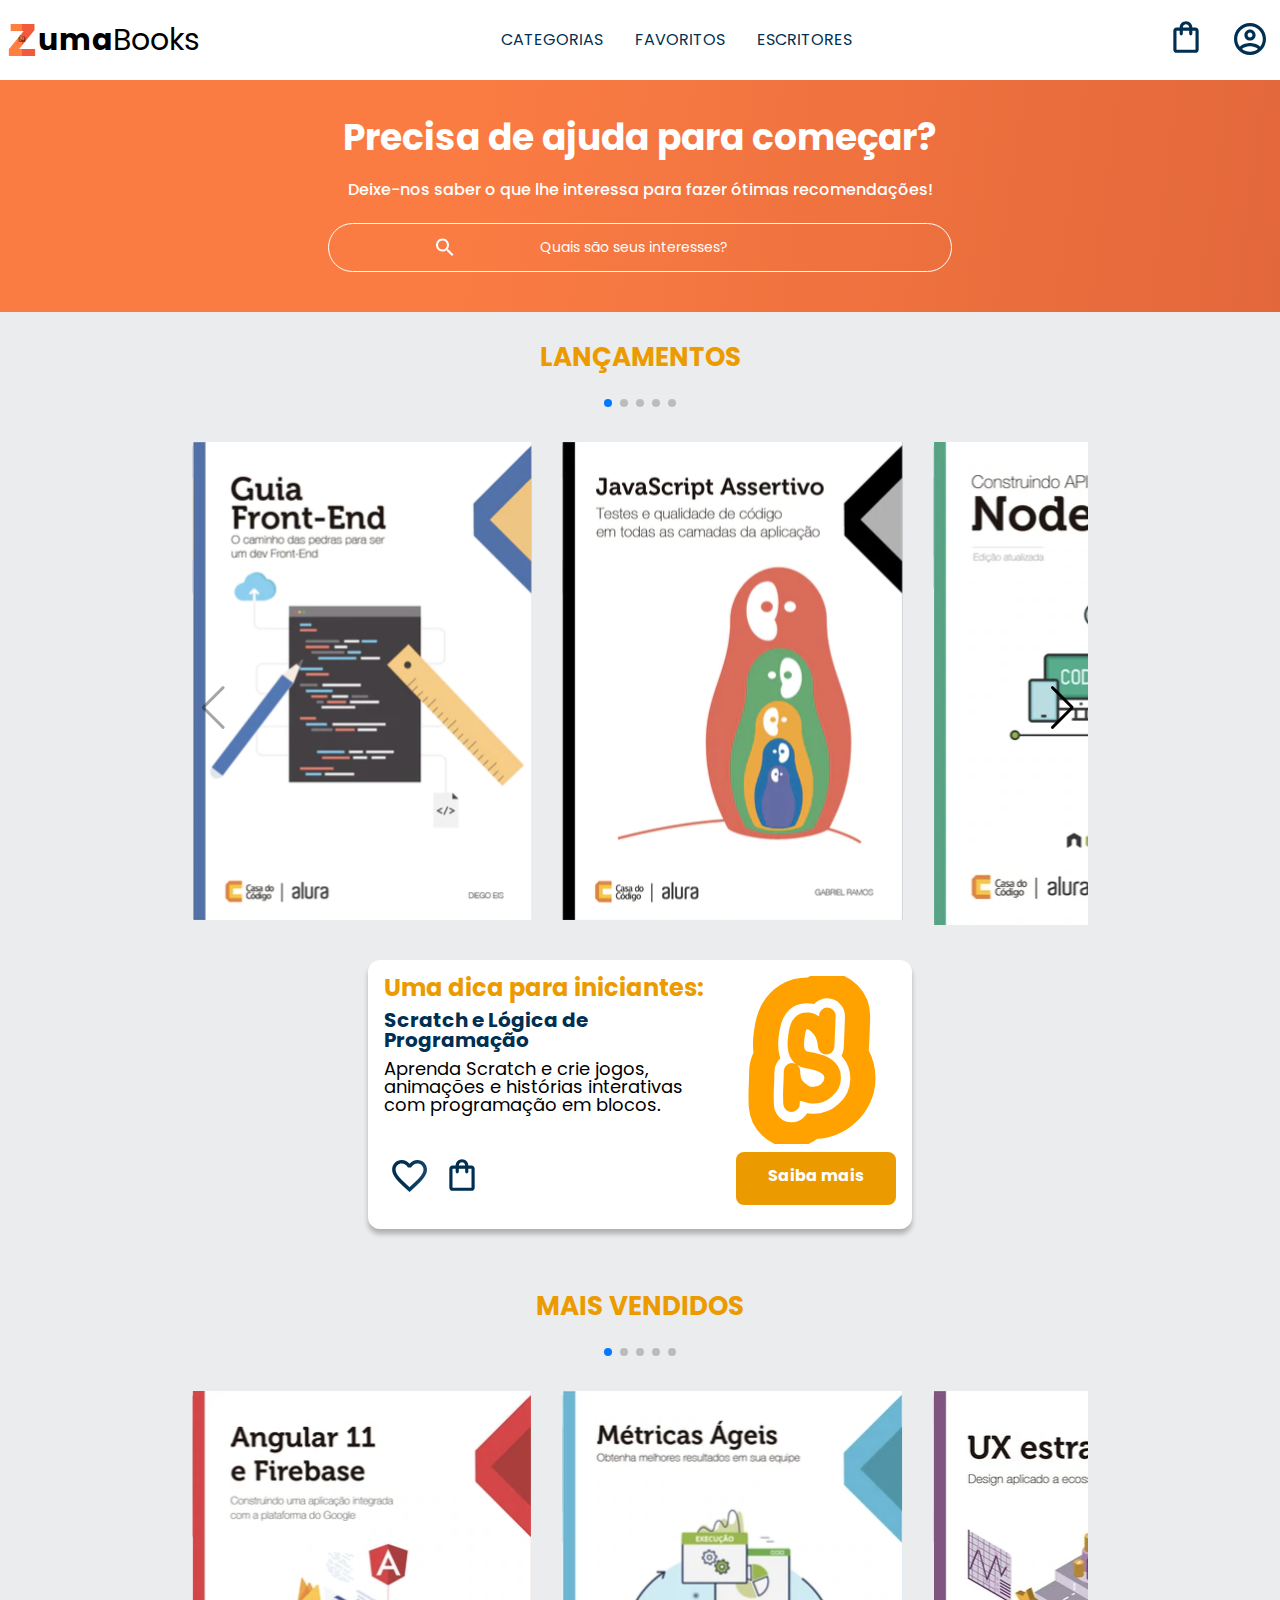
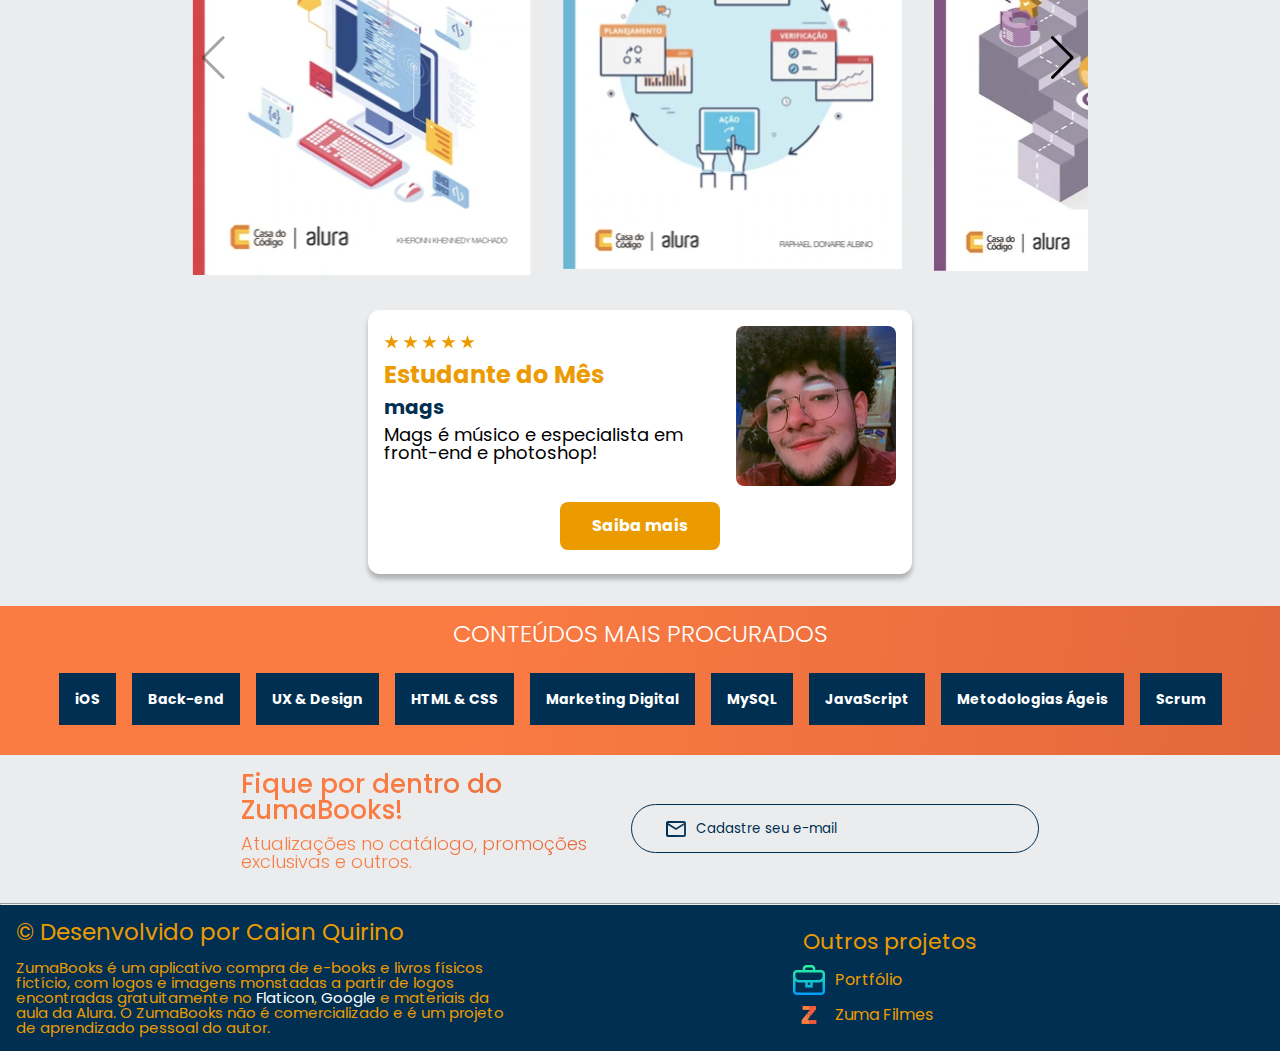
==== index.html @ afcca35e "Add files via upload" ====
<!DOCTYPE html>
<html lang="pt-br">
<head>
    <meta charset="UTF-8">
    <meta http-equiv="X-UA-Compatible" content="IE=edge">
    <meta name="viewport" content="width=device-width, initial-scale=1.0">
    <link rel="preconnect" href="https://fonts.googleapis.com">
    <link rel="preconnect" href="https://fonts.gstatic.com" crossorigin>
    <link href="https://fonts.googleapis.com/css2?family=Poppins:wght@300;400;500;700&display=swap" rel="stylesheet">
    <link href="https://fonts.googleapis.com/css2?family=Josefin+Sans:wght@400;700&display=swap" rel="stylesheet">
    <link rel="stylesheet" href="reset.css">
    <link rel="stylesheet" href="https://cdn.jsdelivr.net/npm/swiper@9/swiper-bundle.min.css"/>
    <link rel="stylesheet" href="styles.css">
    <link rel="icon" type="image/png" href="assets/zumabooks.svg"/>
    <title>ZumaBooks</title>  
</head>
<body>
    <header class="cabecalho">
        <div class="container">
            <input type="checkbox" id="menu" class="container__botao">
            <label for="menu" class="container__aberto" >
                <span class="cabecalho__menu-hamburguer container__imagem"></span>
            </label>
            <ul class="lista-menu">
                <li class="lista-menu__titulo">Categorias</li>
                <li class="lista-menu__item"> 
                    <a href="#" class="lista-menu__link">Front-End</a>
                </li>
                <li class="lista-menu__item"> 
                    <a href="#" class="lista-menu__link">Back-End</a>
                </li>
                <li class="lista-menu__item"> 
                    <a href="#" class="lista-menu__link">Banco de dados</a>
                </li>
                <li class="lista-menu__item"> 
                    <a href="#" class="lista-menu__link">Design & UX</a>
                </li>
                <li class="lista-menu__item"> 
                    <a href="#" class="lista-menu__link">Marketing</a>
                </li>
            </ul>
            <img class="cabecalho__menu-logo container__imagem-logo" src="assets/zumabooks.svg" alt="Logo da ZumaBooks">
            <h1 class="container__titulo"><b class="container__titulo--negrito">uma</b>Books</h1>
        </div>
        <ul class="opcoes">
            <input type="checkbox" id="opcoes-menu" class="opcoes__botao">
            <label for="opcoes-menu" class="opcoes__aberto">
                <li class="opcoes__item">Categorias</li>
            </label>
            <ul class="lista-menu">
                <li class="lista-menu__item">
                    <a href="#" class="lista-menu__link">Front-end</a>
                </li>
                <li class="lista-menu__item"> 
                    <a href="#" class="lista-menu__link">Back-end</a>
                </li>
                <li class="lista-menu__item"> 
                    <a href="#" class="lista-menu__link">Banco de dados</a>
                </li>
                <li class="lista-menu__item"> 
                    <a href="#" class="lista-menu__link">Design & UX</a>
                </li>
                <li class="lista-menu__item"> 1
                    <a href="#" class="lista-menu__link">Marketing</a>
                </li>
            </ul>

            <li class="opcoes__item"><a href="#" class="opcoes__link">Favoritos</a> </li>
            <li class="opcoes__item"><a href="#" class="opcoes__link">Escritores</a> </li>
        </ul>
        <div class="container">
            <a href="#"><img src="assets/favoritos.svg" alt="Favoritos" class="container__imagem container__imagem-transparente"></a>
            <a href="#" class="container__link"><img src="assets/compras.svg" alt="Compras" class="container__imagem"><p class="container__texto">Minha sacola</p>
            </a>
            <a href="#" class="container__link"><img src="assets/usuario.svg" alt="Meu perfil" class="container__imagem"><p class="container__texto">Meu perfil</p></a>
        </div>
    </header>
    <section class="banner">
        <h2 class="banner__titulo">Precisa de ajuda para começar?</h2>
        <p class="banner__texto">Deixe-nos saber o que lhe interessa para fazer ótimas recomendações!</p>
        <input type="search" class="banner__pesquisa" placeholder="Quais são seus interesses?">
    </section>
    <section class="carrossel">
        <h2 class="carrossel__titulo">Lançamentos</h2>
        <div class="carrossel__container">
            <div class="swiper">
                <div class="swiper-pagination"></div>
                <div class="swiper-wrapper">
                    <div class="swiper-slide"><img src="assets/Guia Front-end.svg" alt="Livro Guia Front-End"></div>
                    <div class="swiper-slide"><img src="assets/Javascript.svg" alt="Livro JavaScript"></div>
                    <div class="swiper-slide"><img src="assets/Nodejs.svg" alt="Livro Node.JS"></div>
                    <div class="swiper-slide"><img src="assets/Portugol.svg" alt="Livro Portugol"></div>
                    <div class="swiper-slide"><img src="assets/ReactNative.svg" alt="Livro ReactNative"></div>
                    <div class="swiper-slide"><img src="assets/Tuning.svg" alt="Livro Tuning"></div>
                </div>
                <div class="swiper-button-prev"></div>
                <div class="swiper-button-next"></div>
            </div>

            <div class="card">
                <div class="card__descricao">
                    <div class="descricao">
                        <h3 class="descricao__titulo">Uma dica para iniciantes:</h3>
                        <h2 class="descricao__titulo-livro">Scratch e Lógica de Programação</h2>
                        <p class="descricao__texto">Aprenda Scratch e crie jogos, animações e histórias interativas com programação em blocos. </p>
                    </div>
                    <img src="assets/scratch.svg" class="descricao__imagem">
                </div>
                <div class="card__botoes">
                    <ul class="botoes">
                        <li class="botoes__item"><img src="assets/favoritos.svg" alt="Favoritar livro"> </li>
                        <li class="botoes__item"><img src="assets/compras.svg" alt="Adicionar ao carrinho"> </li>
                    </ul>
                    <a href="#" class="botoes__ancora">Saiba mais</a>
                </div>
            </div>
        </div>
    </section>
    <section class="carrossel">
        <h2 class="carrossel__titulo">Mais vendidos</h2>
        <div class="carrossel__container">
            <div class="swiper">
                <div class="swiper-pagination"></div>
                <div class="swiper-wrapper">
                    <div class="swiper-slide"><img src="assets/Angular.svg" alt="Livro Angular 11"></div>
                    <div class="swiper-slide"><img src="assets/MetricasAgeis.svg" alt="Livro Metricas Ágeis"></div>
                    <div class="swiper-slide"><img src="assets/UX.svg" alt="Livro UX estratégico"></div>
                    <div class="swiper-slide"><img src="assets/Tuning.svg" alt="Livro Tuning"></div>
                    <div class="swiper-slide"><img src="assets/Liderança.svg" alt="Livro Liderança"></div>
                    <div class="swiper-slide"><img src="assets/ApacheKafka.svg" alt="Livro ApacheKafka"></div>
                </div>
                <div class="swiper-button-prev"></div>
                <div class="swiper-button-next"></div>
            </div>
            <div class="card">
                <div class="card__descricao">
                    <div class="descricao">
                        <img src="assets/Estrelinhas.svg" class="descricao__avaliacao">
                        <h3 class="descricao__titulo">Estudante do Mês</h3>
                        <h2 class="descricao__titulo-livro">mags</h2>
                        <p class="descricao__texto">Mags é músico e especialista em front-end e photoshop!</p>
                    </div>
                    <img src="assets/mags.png" class="descricao__imagem">
                </div>
                <div class="card__botoes mags__botoes">
                    <ul class="botoes mags">
                        <li class="botoes__item"><img src="assets/favoritos.svg" alt="Favoritar livro"> </li>
                        <li class="botoes__item"><img src="assets/compras.svg" alt="Adicionar ao carrinho"> </li>
                    </ul>
                    <a href="https://www.youtube.com/@sillymags" target="blank" class="botoes__ancora">Saiba mais</a>
                </div>
            </div>
        </div>
    </section>
    <section class="conteudos">
        <h2 class="conteudos__titulo">CONTEÚDOS MAIS PROCURADOS</h2>
        <ul class="conteudos__lista">
            <li class="conteudos__item">
                <a href="#" class="conteudos__link">iOS</a>
            </li>
            <li class="conteudos__item">
                <a href="#" class="conteudos__link">Back-end</a>
            </li>
            <li class="conteudos__item">
                <a href="#" class="conteudos__link">UX & Design</a>
            </li>
            <li class="conteudos__item">
                <a href="#" class="conteudos__link">HTML & CSS</a>
            </li>
            <li class="conteudos__item">
                <a href="#" class="conteudos__link">Marketing Digital</a>
            </li>
            <li class="conteudos__item">
                <a href="#" class="conteudos__link">MySQL</a>
            </li>
            <li class="conteudos__item">
                <a href="#" class="conteudos__link">JavaScript</a>
            </li>
            <li class="conteudos__item">
                <a href="#" class="conteudos__link">Metodologias Ágeis</a>
            </li>
            <li class="conteudos__item">
                <a href="#" class="conteudos__link">Scrum</a>
            </li>
        </ul>
    </section>
    <section class="contato">
        <div class="contato__descricao">
            <h2 class="contato__titulo">Fique por dentro do ZumaBooks!</h2>
            <p class="contato__texto">Atualizações no catálogo, promoções exclusivas e outros.</p>
        </div>
        <input type="email" placeholder="Cadastre seu e-mail" class="contato__email">
    </section>
    <hr/>
    <footer class="rodape">
        <div class="container__rodape">
            <h2 class="rodape__titulo">&copy Desenvolvido por Caian Quirino</h2>
            <p class="rodape__texto">ZumaBooks é um aplicativo compra de e-books e livros físicos fictício, com logos e imagens monstadas a partir de logos encontradas gratuitamente no <a href="www.flaticon.com" class="rodape__link">Flaticon</a>, <a href="www.google.com" class="rodape__link">Google</a> e materiais da aula da Alura. O ZumaBooks não é comercializado e é um projeto de aprendizado pessoal do autor. </p>
        </div>
        <div class="container__rodape-lista">
            <ul class="lista__rodape">
                <li class="rodape__lista-titulo">Outros projetos</li>
                <li class="rodape__lista-item">
                    <img src="assets/portfolio.svg" alt="Portfolio">
                    <a href="https://portfolio-one-phi-36.vercel.app/" target="blank" class="rodape__lista-link">Portfólio</a>
                </li>
                <li class="rodape__lista-item">
                    <img src="assets/zumafilmes.svg" alt="Zuma Filmes">
                    <a href="https://zuma-five.vercel.app/" target="blank" class="rodape__lista-link">Zuma Filmes</a>
                </li>
            </ul>
        </div>
    </footer>
    <script src="https://cdn.jsdelivr.net/npm/swiper@9/swiper-bundle.min.js"></script>
    <script>
        const swiper = new Swiper('.swiper', {
            spaceBetween: 30,
            slidesPerView: 2.5,
            pagination: {
                el: '.swiper-pagination',
                type: 'bullets',
            },
            navigation: {
                nextEl: '.swiper-button-next',
                prevEl: '.swiper-button-prev',
            },
            autoplay: {
                delay: 5000,
            },
        });
    </script>
</body>
</html>
---- styles.css ----
@import url("styles/header.css");
@import url("styles/banner.css");
@import url("styles/carrossel.css");
@import url("styles/conteudos.css");
@import url("styles/contato.css");
@import url("styles/rodape.css");

*{
    scroll-behavior: smooth;
}

:root{
    --cor-fundo:#EBECEE;
    --branco: #FFFFFF;
    --laranja: #EB9B00;
    --azul: #002F52;
    --degrade: linear-gradient(97.54deg, #fb7c43 35.49%, #c95232 165.37%);
    --fonte-principal: "Poppins";
    --fonte-secundaria: "Josefin Sans";
}

body{
    background-color: var(--cor-fundo);
    font-family: var(--fonte-principal);
    font-size: 16px;
    font-weight: 400;

}
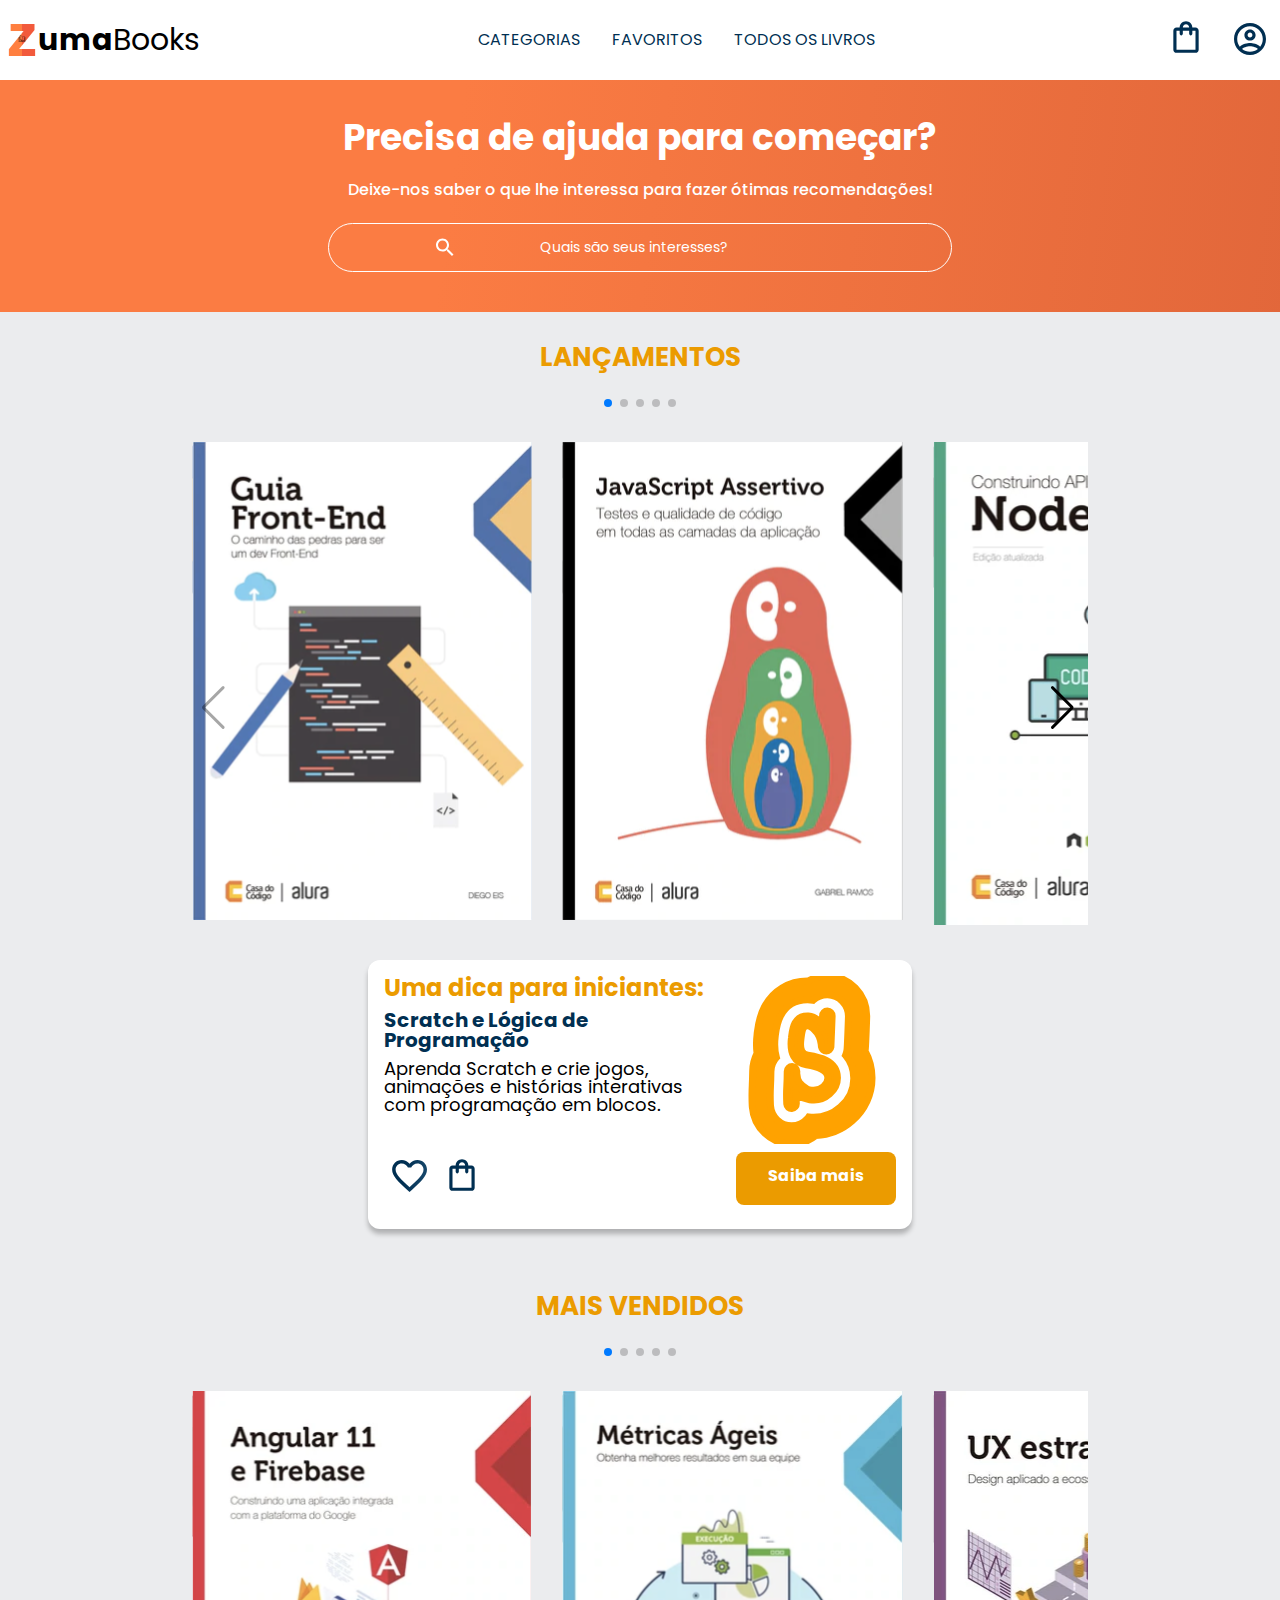
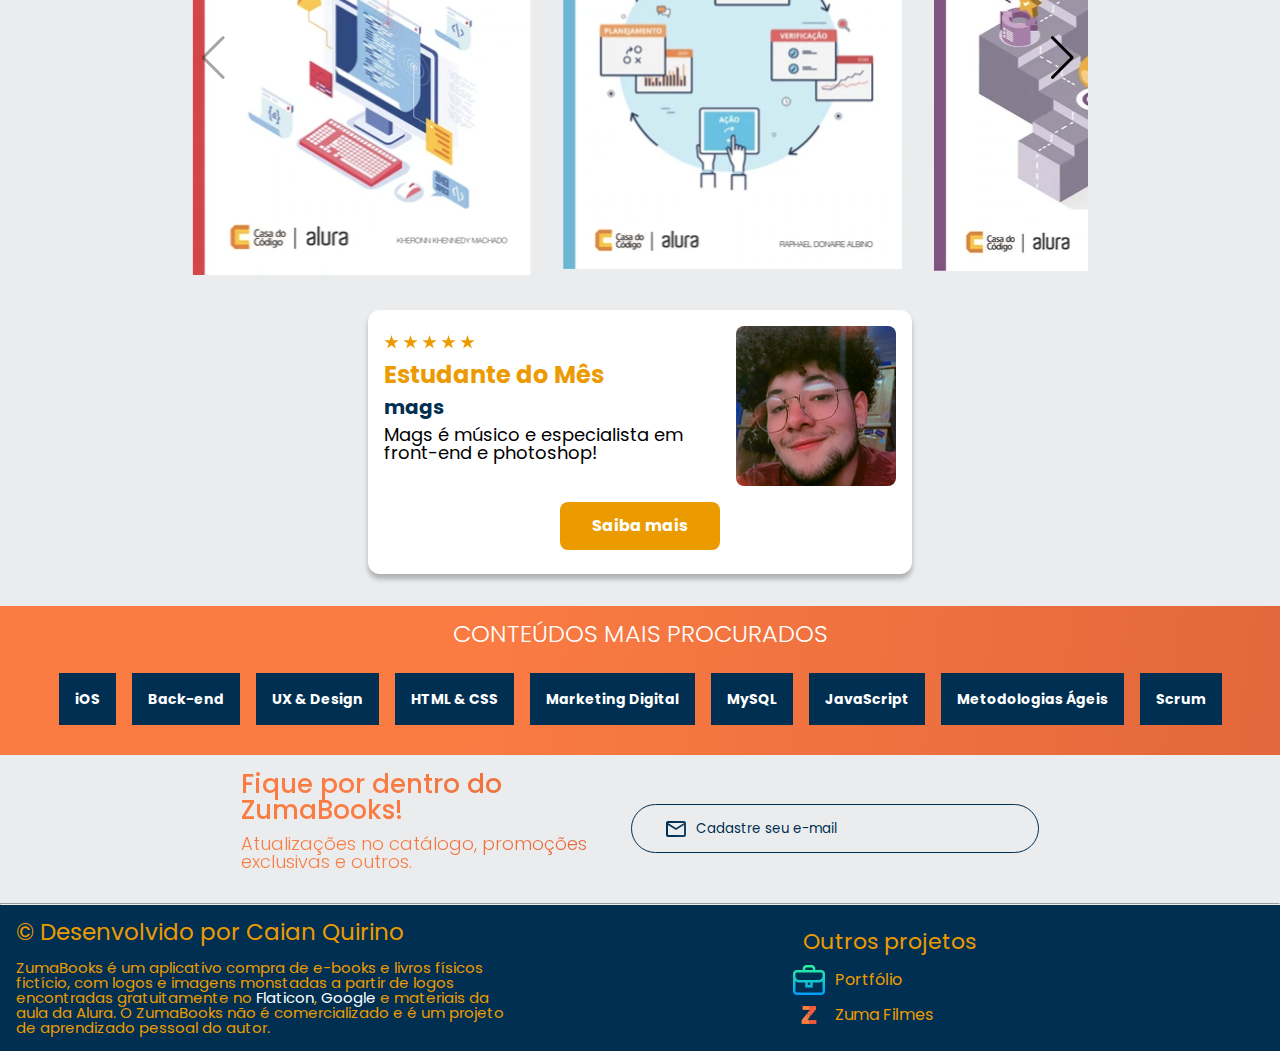
==== commit c5e8869d: "ZumaBooks v2.0" ====
--- a/index.html
+++ b/index.html
@@ -12,7 +12,7 @@
     <link rel="stylesheet" href="https://cdn.jsdelivr.net/npm/swiper@9/swiper-bundle.min.css"/>
     <link rel="stylesheet" href="styles.css">
     <link rel="icon" type="image/png" href="assets/zumabooks.svg"/>
-    <title>ZumaBooks</title>  
+    <title>Home - ZumaBooks</title>  
 </head>
 <body>
     <header class="cabecalho">
@@ -40,7 +40,7 @@
                 </li>
             </ul>
             <img class="cabecalho__menu-logo container__imagem-logo" src="assets/zumabooks.svg" alt="Logo da ZumaBooks">
-            <h1 class="container__titulo"><b class="container__titulo--negrito">uma</b>Books</h1>
+            <a class="cabecalho__home" href="index.html"> <h1 class="container__titulo"><b class="container__titulo--negrito">uma</b>Books</h1></a>
         </div>
         <ul class="opcoes">
             <input type="checkbox" id="opcoes-menu" class="opcoes__botao">
@@ -60,19 +60,19 @@
                 <li class="lista-menu__item"> 
                     <a href="#" class="lista-menu__link">Design & UX</a>
                 </li>
-                <li class="lista-menu__item"> 1
+                <li class="lista-menu__item">
                     <a href="#" class="lista-menu__link">Marketing</a>
                 </li>
             </ul>
 
             <li class="opcoes__item"><a href="#" class="opcoes__link">Favoritos</a> </li>
-            <li class="opcoes__item"><a href="#" class="opcoes__link">Escritores</a> </li>
+            <li class="opcoes__item"><a href="books.html" class="opcoes__link">Todos os livros</a> </li>
         </ul>
         <div class="container">
             <a href="#"><img src="assets/favoritos.svg" alt="Favoritos" class="container__imagem container__imagem-transparente"></a>
             <a href="#" class="container__link"><img src="assets/compras.svg" alt="Compras" class="container__imagem"><p class="container__texto">Minha sacola</p>
             </a>
-            <a href="#" class="container__link"><img src="assets/usuario.svg" alt="Meu perfil" class="container__imagem"><p class="container__texto">Meu perfil</p></a>
+            <a href="profile.html" class="container__link"><img src="assets/usuario.svg" alt="Meu perfil" class="container__imagem"><p class="container__texto">Meu perfil</p></a>
         </div>
     </header>
     <section class="banner">
@@ -229,5 +229,6 @@
             },
         });
     </script>
+    <script src="script.js"></script>
 </body>
 </html>--- a/styles.css
+++ b/styles.css
@@ -4,6 +4,7 @@
 @import url("styles/conteudos.css");
 @import url("styles/contato.css");
 @import url("styles/rodape.css");
+@import url("styles/books.css");
 
 *{
     scroll-behavior: smooth;
@@ -25,4 +26,9 @@
     font-size: 16px;
     font-weight: 400;
 
+}
+
+.cabecalho__home{
+    text-decoration: none;
+    color: black;
 }